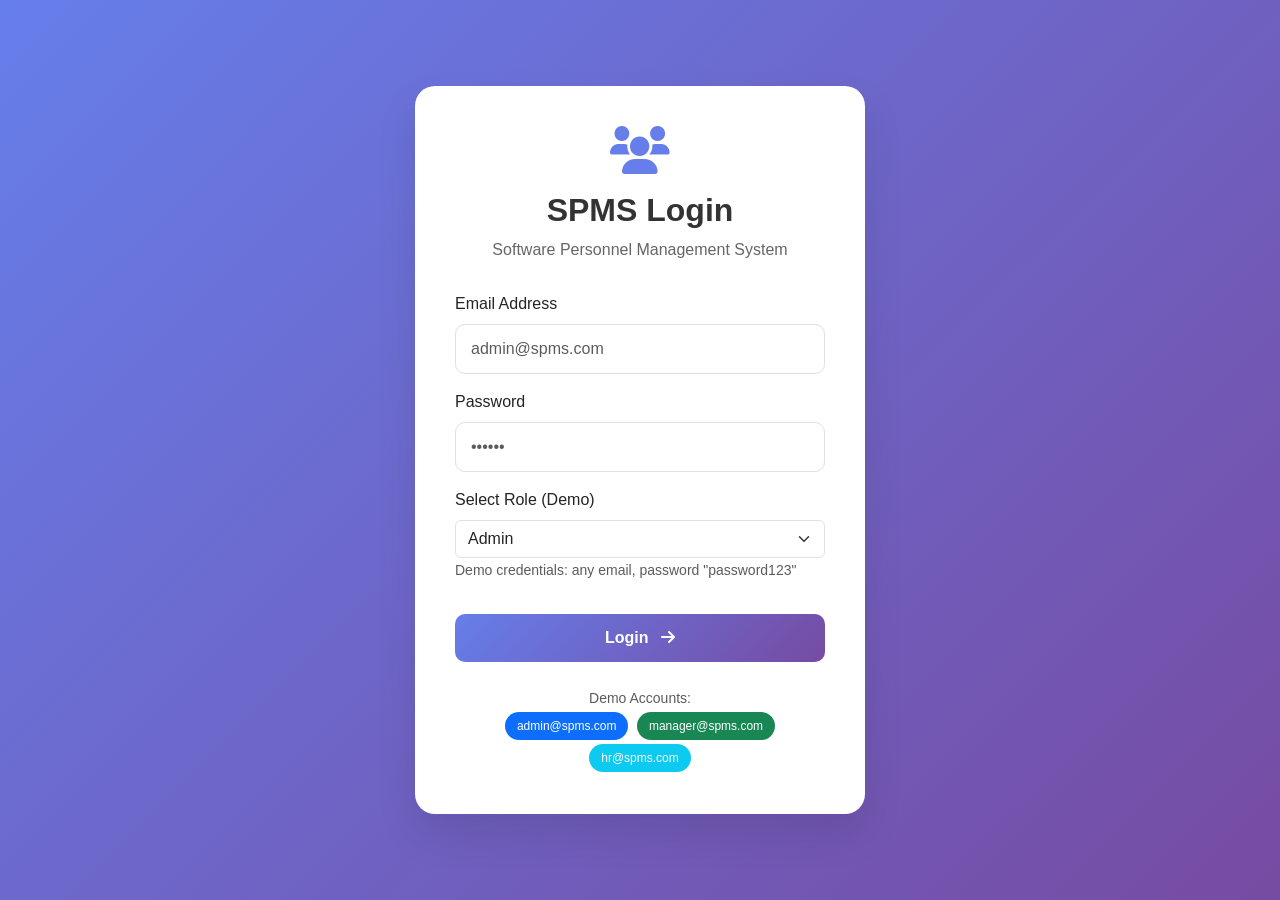
==== frontend/index.html @ d7500234 "before running the code" ====
<!DOCTYPE html>
<html lang="en">
<head>
    <meta charset="UTF-8">
    <meta name="viewport" content="width=device-width, initial-scale=1.0">
    <title>SPMS - Login</title>
    <link href="https://cdn.jsdelivr.net/npm/bootstrap@5.3.0-alpha1/dist/css/bootstrap.min.css" rel="stylesheet">
    <link rel="stylesheet" href="https://cdnjs.cloudflare.com/ajax/libs/font-awesome/6.0.0-beta3/css/all.min.css">
    <style>
        body {
            background: linear-gradient(135deg, #667eea 0%, #764ba2 100%);
            height: 100vh;
            display: flex;
            align-items: center;
            justify-content: center;
            font-family: 'Segoe UI', Tahoma, Geneva, Verdana, sans-serif;
        }
        .login-card {
            background: white;
            border-radius: 20px;
            box-shadow: 0 20px 40px rgba(0,0,0,0.1);
            padding: 40px;
            width: 100%;
            max-width: 450px;
            animation: fadeInUp 0.6s ease;
        }
        @keyframes fadeInUp {
            from {
                opacity: 0;
                transform: translateY(30px);
            }
            to {
                opacity: 1;
                transform: translateY(0);
            }
        }
        .login-header {
            text-align: center;
            margin-bottom: 30px;
        }
        .login-header h2 {
            color: #333;
            font-weight: 600;
        }
        .login-header p {
            color: #666;
        }
        .form-control {
            border-radius: 10px;
            padding: 12px 15px;
            border: 1px solid #e0e0e0;
        }
        .btn-login {
            background: linear-gradient(135deg, #667eea 0%, #764ba2 100%);
            border: none;
            padding: 12px;
            border-radius: 10px;
            font-weight: 600;
            width: 100%;
            color: white;
        }
        .btn-login:hover {
            transform: translateY(-2px);
            box-shadow: 0 5px 15px rgba(0,0,0,0.2);
        }
        .role-badge {
            display: inline-block;
            padding: 5px 12px;
            border-radius: 20px;
            font-size: 12px;
            margin: 2px;
        }
    </style>
</head>
<body>
    <div class="login-card">
        <div class="login-header">
            <i class="fas fa-users fa-3x" style="color: #667eea;"></i>
            <h2 class="mt-3">SPMS Login</h2>
            <p>Software Personnel Management System</p>
        </div>
        
        <div id="alertBox"></div>
        
        <form id="loginForm">
            <div class="mb-3">
                <label class="form-label">Email Address</label>
                <input type="email" class="form-control" id="email" placeholder="admin@spms.com" required>
            </div>
            <div class="mb-3">
                <label class="form-label">Password</label>
                <input type="password" class="form-control" id="password" placeholder="••••••" required>
            </div>
            <div class="mb-3">
                <label class="form-label">Select Role (Demo)</label>
                <select class="form-select" id="roleSelect">
                    <option value="admin">Admin</option>
                    <option value="manager">Manager</option>
                    <option value="developer">Developer</option>
                    <option value="hr">HR</option>
                    <option value="employee">Employee</option>
                </select>
                <small class="text-muted">Demo credentials: any email, password "password123"</small>
            </div>
            <button type="submit" class="btn btn-login mt-3">Login <i class="fas fa-arrow-right ms-2"></i></button>
        </form>
        
        <div class="text-center mt-4">
            <small class="text-muted">Demo Accounts:</small><br>
            <span class="role-badge bg-primary text-white">admin@spms.com</span>
            <span class="role-badge bg-success text-white">manager@spms.com</span>
            <span class="role-badge bg-info text-white">hr@spms.com</span>
        </div>
    </div>

    <script>
        const API_BASE = 'http://localhost:8000/api';
        
        document.getElementById('loginForm').addEventListener('submit', async (e) => {
            e.preventDefault();
            const email = document.getElementById('email').value;
            const password = document.getElementById('password').value;
            const role = document.getElementById('roleSelect').value;
            
            try {
                const response = await fetch(`${API_BASE}/auth/login`, {
                    method: 'POST',
                    headers: { 'Content-Type': 'application/json' },
                    body: JSON.stringify({ email, password, role })
                });
                
                if (response.ok) {
                    const data = await response.json();
                    localStorage.setItem('token', data.access_token);
                    localStorage.setItem('user', JSON.stringify(data.user));
                    localStorage.setItem('role', data.user.role);
                    
                    // Redirect based on role
                    if (data.user.role === 'admin') {
                        window.location.href = 'admin-dashboard.html';
                    } else {
                        window.location.href = 'employee-dashboard.html';
                    }
                } else {
                    showAlert('Invalid credentials. Use any email with password "password123"', 'danger');
                }
            } catch (error) {
                console.error('Login error:', error);
                showAlert('Backend not running? Start FastAPI server first.', 'danger');
            }
        });
        
        function showAlert(message, type) {
            const alertBox = document.getElementById('alertBox');
            alertBox.innerHTML = `<div class="alert alert-${type} alert-dismissible fade show" role="alert">${message}<button type="button" class="btn-close" data-bs-dismiss="alert"></button></div>`;
            setTimeout(() => alertBox.innerHTML = '', 3000);
        }
    </script>
    <script src="https://cdn.jsdelivr.net/npm/bootstrap@5.3.0-alpha1/dist/js/bootstrap.bundle.min.js"></script>
</body>
</html>
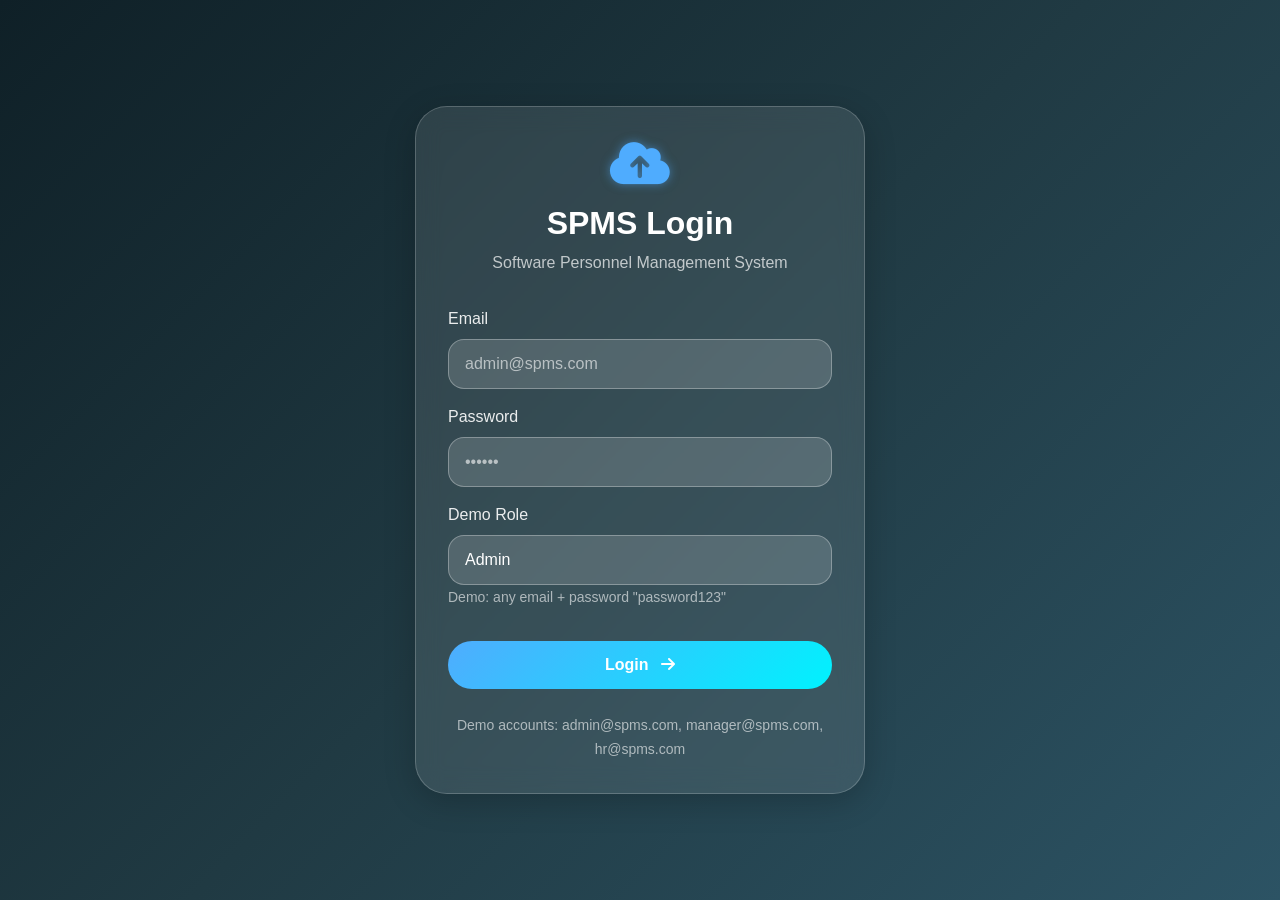
==== commit 0dd5b818: "chnage all the code css for glass theme" ====
--- a/frontend/index.html
+++ b/frontend/index.html
@@ -3,88 +3,138 @@
 <head>
     <meta charset="UTF-8">
     <meta name="viewport" content="width=device-width, initial-scale=1.0">
-    <title>SPMS - Login</title>
+    <title>SPMS Login | Glass Blue</title>
     <link href="https://cdn.jsdelivr.net/npm/bootstrap@5.3.0-alpha1/dist/css/bootstrap.min.css" rel="stylesheet">
     <link rel="stylesheet" href="https://cdnjs.cloudflare.com/ajax/libs/font-awesome/6.0.0-beta3/css/all.min.css">
     <style>
+        * {
+            margin: 0;
+            padding: 0;
+            box-sizing: border-box;
+        }
+
         body {
-            background: linear-gradient(135deg, #667eea 0%, #764ba2 100%);
-            height: 100vh;
+            min-height: 100vh;
+            background: linear-gradient(135deg, #0f2027, #203a43, #2c5364);
+            font-family: 'Segoe UI', Tahoma, Geneva, Verdana, sans-serif;
             display: flex;
             align-items: center;
             justify-content: center;
-            font-family: 'Segoe UI', Tahoma, Geneva, Verdana, sans-serif;
+            padding: 20px;
         }
-        .login-card {
-            background: white;
-            border-radius: 20px;
-            box-shadow: 0 20px 40px rgba(0,0,0,0.1);
-            padding: 40px;
+
+        /* Glassmorphism card */
+        .glass-card {
+            background: rgba(255, 255, 255, 0.1);
+            backdrop-filter: blur(12px);
+            border-radius: 32px;
+            padding: 2rem;
+            box-shadow: 0 8px 32px rgba(0, 0, 0, 0.2);
+            border: 1px solid rgba(255, 255, 255, 0.2);
             width: 100%;
             max-width: 450px;
-            animation: fadeInUp 0.6s ease;
+            transition: transform 0.3s;
         }
-        @keyframes fadeInUp {
-            from {
-                opacity: 0;
-                transform: translateY(30px);
-            }
-            to {
-                opacity: 1;
-                transform: translateY(0);
-            }
+
+        .glass-card:hover {
+            transform: translateY(-5px);
         }
+
         .login-header {
             text-align: center;
-            margin-bottom: 30px;
+            margin-bottom: 2rem;
         }
+
+        .login-header i {
+            font-size: 3rem;
+            color: #4facfe;
+            text-shadow: 0 0 10px rgba(79, 172, 254, 0.5);
+        }
+
         .login-header h2 {
-            color: #333;
+            color: white;
             font-weight: 600;
+            margin-top: 1rem;
         }
+
         .login-header p {
-            color: #666;
+            color: rgba(255, 255, 255, 0.7);
         }
-        .form-control {
-            border-radius: 10px;
-            padding: 12px 15px;
-            border: 1px solid #e0e0e0;
+
+        .form-control, .form-select {
+            background: rgba(255, 255, 255, 0.15);
+            border: 1px solid rgba(255, 255, 255, 0.3);
+            border-radius: 16px;
+            color: white;
+            padding: 12px 16px;
         }
+
+        .form-control:focus, .form-select:focus {
+            background: rgba(255, 255, 255, 0.2);
+            border-color: #4facfe;
+            box-shadow: 0 0 0 3px rgba(79, 172, 254, 0.3);
+            color: white;
+        }
+
+        .form-control::placeholder {
+            color: rgba(255, 255, 255, 0.6);
+        }
+
+        .form-label {
+            color: rgba(255, 255, 255, 0.9);
+            font-weight: 500;
+        }
+
         .btn-login {
-            background: linear-gradient(135deg, #667eea 0%, #764ba2 100%);
+            background: linear-gradient(135deg, #4facfe, #00f2fe);
             border: none;
+            border-radius: 40px;
             padding: 12px;
-            border-radius: 10px;
             font-weight: 600;
             width: 100%;
             color: white;
+            transition: all 0.3s;
         }
+
         .btn-login:hover {
             transform: translateY(-2px);
-            box-shadow: 0 5px 15px rgba(0,0,0,0.2);
+            box-shadow: 0 8px 20px rgba(79, 172, 254, 0.4);
         }
+
         .role-badge {
             display: inline-block;
-            padding: 5px 12px;
+            padding: 4px 12px;
             border-radius: 20px;
-            font-size: 12px;
+            background: rgba(255, 255, 255, 0.2);
+            color: white;
+            font-size: 0.75rem;
             margin: 2px;
+        }
+
+        .text-muted-custom {
+            color: rgba(255, 255, 255, 0.6);
+        }
+
+        .alert-glass {
+            background: rgba(255, 255, 255, 0.2);
+            backdrop-filter: blur(8px);
+            border: none;
+            color: white;
+            border-radius: 16px;
         }
     </style>
 </head>
 <body>
-    <div class="login-card">
+    <div class="glass-card">
         <div class="login-header">
-            <i class="fas fa-users fa-3x" style="color: #667eea;"></i>
-            <h2 class="mt-3">SPMS Login</h2>
+            <i class="fas fa-cloud-upload-alt"></i>
+            <h2>SPMS Login</h2>
             <p>Software Personnel Management System</p>
         </div>
-        
         <div id="alertBox"></div>
-        
         <form id="loginForm">
             <div class="mb-3">
-                <label class="form-label">Email Address</label>
+                <label class="form-label">Email</label>
                 <input type="email" class="form-control" id="email" placeholder="admin@spms.com" required>
             </div>
             <div class="mb-3">
@@ -92,7 +142,7 @@
                 <input type="password" class="form-control" id="password" placeholder="••••••" required>
             </div>
             <div class="mb-3">
-                <label class="form-label">Select Role (Demo)</label>
+                <label class="form-label">Demo Role</label>
                 <select class="form-select" id="roleSelect">
                     <option value="admin">Admin</option>
                     <option value="manager">Manager</option>
@@ -100,60 +150,45 @@
                     <option value="hr">HR</option>
                     <option value="employee">Employee</option>
                 </select>
-                <small class="text-muted">Demo credentials: any email, password "password123"</small>
+                <small class="text-muted-custom">Demo: any email + password "password123"</small>
             </div>
             <button type="submit" class="btn btn-login mt-3">Login <i class="fas fa-arrow-right ms-2"></i></button>
         </form>
-        
         <div class="text-center mt-4">
-            <small class="text-muted">Demo Accounts:</small><br>
-            <span class="role-badge bg-primary text-white">admin@spms.com</span>
-            <span class="role-badge bg-success text-white">manager@spms.com</span>
-            <span class="role-badge bg-info text-white">hr@spms.com</span>
+            <small class="text-muted-custom">Demo accounts: admin@spms.com, manager@spms.com, hr@spms.com</small>
         </div>
     </div>
 
     <script>
         const API_BASE = 'http://localhost:8000/api';
-        
         document.getElementById('loginForm').addEventListener('submit', async (e) => {
             e.preventDefault();
             const email = document.getElementById('email').value;
             const password = document.getElementById('password').value;
             const role = document.getElementById('roleSelect').value;
-            
             try {
-                const response = await fetch(`${API_BASE}/auth/login`, {
+                const res = await fetch(`${API_BASE}/auth/login`, {
                     method: 'POST',
                     headers: { 'Content-Type': 'application/json' },
                     body: JSON.stringify({ email, password, role })
                 });
-                
-                if (response.ok) {
-                    const data = await response.json();
+                if (res.ok) {
+                    const data = await res.json();
                     localStorage.setItem('token', data.access_token);
                     localStorage.setItem('user', JSON.stringify(data.user));
                     localStorage.setItem('role', data.user.role);
-                    
-                    // Redirect based on role
-                    if (data.user.role === 'admin') {
-                        window.location.href = 'admin-dashboard.html';
-                    } else {
-                        window.location.href = 'employee-dashboard.html';
-                    }
+                    window.location.href = data.user.role === 'admin' ? 'admin-dashboard.html' : 'employee-dashboard.html';
                 } else {
-                    showAlert('Invalid credentials. Use any email with password "password123"', 'danger');
+                    showAlert('Invalid credentials. Use password: password123', 'danger');
                 }
-            } catch (error) {
-                console.error('Login error:', error);
-                showAlert('Backend not running? Start FastAPI server first.', 'danger');
+            } catch (err) {
+                showAlert('Backend not running? Start FastAPI server on port 8000', 'danger');
             }
         });
-        
-        function showAlert(message, type) {
-            const alertBox = document.getElementById('alertBox');
-            alertBox.innerHTML = `<div class="alert alert-${type} alert-dismissible fade show" role="alert">${message}<button type="button" class="btn-close" data-bs-dismiss="alert"></button></div>`;
-            setTimeout(() => alertBox.innerHTML = '', 3000);
+        function showAlert(msg, type) {
+            const box = document.getElementById('alertBox');
+            box.innerHTML = `<div class="alert alert-glass alert-dismissible fade show" role="alert">${msg}<button type="button" class="btn-close" data-bs-dismiss="alert"></button></div>`;
+            setTimeout(() => box.innerHTML = '', 3000);
         }
     </script>
     <script src="https://cdn.jsdelivr.net/npm/bootstrap@5.3.0-alpha1/dist/js/bootstrap.bundle.min.js"></script>
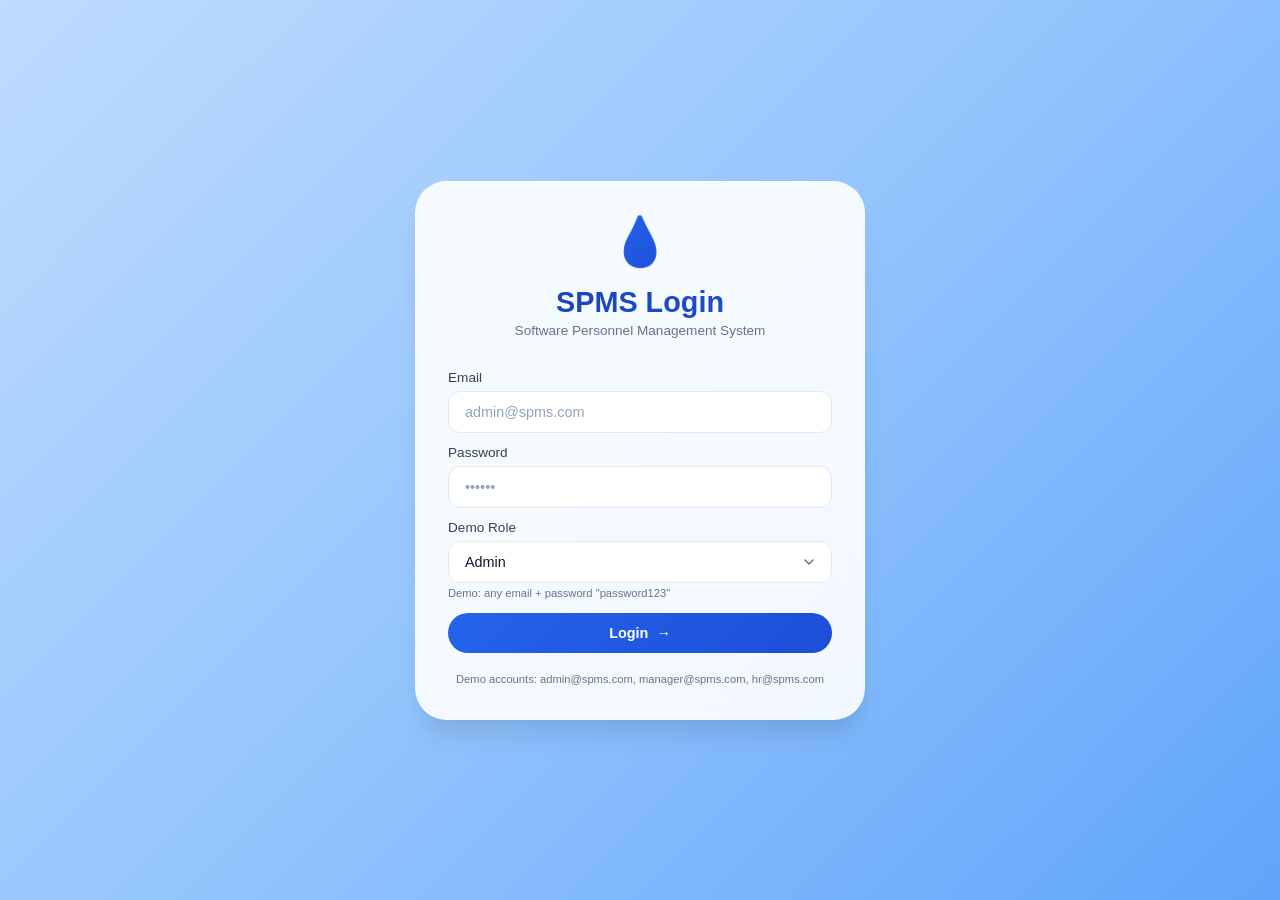
==== commit 289c475e: "update css" ====
--- a/frontend/index.html
+++ b/frontend/index.html
@@ -3,9 +3,7 @@
 <head>
     <meta charset="UTF-8">
     <meta name="viewport" content="width=device-width, initial-scale=1.0">
-    <title>SPMS Login | Glass Blue</title>
-    <link href="https://cdn.jsdelivr.net/npm/bootstrap@5.3.0-alpha1/dist/css/bootstrap.min.css" rel="stylesheet">
-    <link rel="stylesheet" href="https://cdnjs.cloudflare.com/ajax/libs/font-awesome/6.0.0-beta3/css/all.min.css">
+    <title>SPMS Login | Blue Glass Theme</title>
     <style>
         * {
             margin: 0;
@@ -15,29 +13,30 @@
 
         body {
             min-height: 100vh;
-            background: linear-gradient(135deg, #0f2027, #203a43, #2c5364);
-            font-family: 'Segoe UI', Tahoma, Geneva, Verdana, sans-serif;
+            background: linear-gradient(135deg, #bfdbfe, #93c5fd, #60a5fa);
+            font-family: 'Inter', -apple-system, BlinkMacSystemFont, 'Segoe UI', Roboto, sans-serif;
             display: flex;
             align-items: center;
             justify-content: center;
             padding: 20px;
         }
 
-        /* Glassmorphism card */
+        /* Modern Glass Card */
         .glass-card {
-            background: rgba(255, 255, 255, 0.1);
+            background: rgba(255, 255, 255, 0.9);
             backdrop-filter: blur(12px);
             border-radius: 32px;
             padding: 2rem;
-            box-shadow: 0 8px 32px rgba(0, 0, 0, 0.2);
-            border: 1px solid rgba(255, 255, 255, 0.2);
+            box-shadow: 0 20px 25px -5px rgba(0, 0, 0, 0.1), 0 10px 10px -5px rgba(0, 0, 0, 0.02);
+            border: 1px solid rgba(255, 255, 255, 0.5);
             width: 100%;
             max-width: 450px;
-            transition: transform 0.3s;
+            transition: all 0.3s;
         }
 
         .glass-card:hover {
             transform: translateY(-5px);
+            box-shadow: 0 25px 30px -12px rgba(0, 0, 0, 0.15);
         }
 
         .login-header {
@@ -45,48 +44,64 @@
             margin-bottom: 2rem;
         }
 
-        .login-header i {
+        .login-header span {
             font-size: 3rem;
-            color: #4facfe;
-            text-shadow: 0 0 10px rgba(79, 172, 254, 0.5);
+            display: inline-block;
+            background: linear-gradient(135deg, #2563eb, #1d4ed8);
+            -webkit-background-clip: text;
+            background-clip: text;
+            color: transparent;
         }
 
         .login-header h2 {
-            color: white;
-            font-weight: 600;
+            background: linear-gradient(135deg, #1e40af, #1d4ed8);
+            -webkit-background-clip: text;
+            background-clip: text;
+            color: transparent;
+            font-weight: 700;
             margin-top: 1rem;
+            font-size: 1.8rem;
         }
 
         .login-header p {
-            color: rgba(255, 255, 255, 0.7);
-        }
-
+            color: #64748b;
+            font-size: 0.85rem;
+            margin-top: 4px;
+        }
+
+        /* Form Controls */
         .form-control, .form-select {
-            background: rgba(255, 255, 255, 0.15);
-            border: 1px solid rgba(255, 255, 255, 0.3);
-            border-radius: 16px;
-            color: white;
+            background: white;
+            border: 1px solid #e2e8f0;
+            border-radius: 12px;
+            color: #0f172a;
             padding: 12px 16px;
+            transition: all 0.3s;
+            width: 100%;
+            font-size: 0.9rem;
         }
 
         .form-control:focus, .form-select:focus {
-            background: rgba(255, 255, 255, 0.2);
-            border-color: #4facfe;
-            box-shadow: 0 0 0 3px rgba(79, 172, 254, 0.3);
-            color: white;
+            outline: none;
+            border-color: #3b82f6;
+            box-shadow: 0 0 0 3px rgba(59, 130, 246, 0.1);
         }
 
         .form-control::placeholder {
-            color: rgba(255, 255, 255, 0.6);
+            color: #94a3b8;
         }
 
         .form-label {
-            color: rgba(255, 255, 255, 0.9);
+            color: #334155;
             font-weight: 500;
-        }
-
+            margin-bottom: 6px;
+            display: block;
+            font-size: 0.85rem;
+        }
+
+        /* Button */
         .btn-login {
-            background: linear-gradient(135deg, #4facfe, #00f2fe);
+            background: linear-gradient(135deg, #2563eb, #1d4ed8);
             border: none;
             border-radius: 40px;
             padding: 12px;
@@ -94,40 +109,99 @@
             width: 100%;
             color: white;
             transition: all 0.3s;
+            cursor: pointer;
+            font-size: 0.9rem;
+            display: flex;
+            align-items: center;
+            justify-content: center;
+            gap: 8px;
         }
 
         .btn-login:hover {
             transform: translateY(-2px);
-            box-shadow: 0 8px 20px rgba(79, 172, 254, 0.4);
-        }
-
-        .role-badge {
-            display: inline-block;
-            padding: 4px 12px;
-            border-radius: 20px;
-            background: rgba(255, 255, 255, 0.2);
-            color: white;
-            font-size: 0.75rem;
-            margin: 2px;
-        }
-
+            box-shadow: 0 10px 15px -3px rgba(37, 99, 235, 0.3);
+        }
+
+        /* Text Utilities */
         .text-muted-custom {
-            color: rgba(255, 255, 255, 0.6);
-        }
-
+            color: #64748b;
+            font-size: 0.7rem;
+        }
+
+        .text-center {
+            text-align: center;
+        }
+
+        .mt-3 {
+            margin-top: 12px;
+        }
+
+        .mt-4 {
+            margin-top: 16px;
+        }
+
+        .mb-3 {
+            margin-bottom: 12px;
+        }
+
+        .me-2 {
+            margin-right: 8px;
+        }
+
+        .ms-2 {
+            margin-left: 8px;
+        }
+
+        /* Alert */
         .alert-glass {
-            background: rgba(255, 255, 255, 0.2);
-            backdrop-filter: blur(8px);
+            background: #fef2f2;
+            border: 1px solid #fecaca;
+            border-radius: 12px;
+            padding: 12px;
+            margin-bottom: 16px;
+            color: #dc2626;
+            font-size: 0.85rem;
+            display: flex;
+            align-items: center;
+            justify-content: space-between;
+        }
+
+        .alert-glass .btn-close {
+            background: none;
             border: none;
-            color: white;
-            border-radius: 16px;
+            font-size: 1.2rem;
+            cursor: pointer;
+            color: #dc2626;
+        }
+
+        /* Role select specific styling */
+        select.form-select {
+            cursor: pointer;
+            appearance: none;
+            background-image: url("data:image/svg+xml,%3Csvg xmlns='http://www.w3.org/2000/svg' fill='none' viewBox='0 0 20 20'%3E%3Cpath stroke='%236b7280' stroke-linecap='round' stroke-linejoin='round' stroke-width='1.5' d='M6 8l4 4 4-4'/%3E%3C/svg%3E");
+            background-position: right 12px center;
+            background-repeat: no-repeat;
+            background-size: 20px;
+        }
+
+        /* Responsive */
+        @media (max-width: 480px) {
+            .glass-card {
+                padding: 1.5rem;
+            }
+            .login-header h2 {
+                font-size: 1.5rem;
+            }
+            .login-header span {
+                font-size: 2.5rem;
+            }
         }
     </style>
 </head>
 <body>
     <div class="glass-card">
         <div class="login-header">
-            <i class="fas fa-cloud-upload-alt"></i>
+            <span>💧</span>
             <h2>SPMS Login</h2>
             <p>Software Personnel Management System</p>
         </div>
@@ -152,7 +226,9 @@
                 </select>
                 <small class="text-muted-custom">Demo: any email + password "password123"</small>
             </div>
-            <button type="submit" class="btn btn-login mt-3">Login <i class="fas fa-arrow-right ms-2"></i></button>
+            <button type="submit" class="btn-login mt-3">
+                Login <span>→</span>
+            </button>
         </form>
         <div class="text-center mt-4">
             <small class="text-muted-custom">Demo accounts: admin@spms.com, manager@spms.com, hr@spms.com</small>
@@ -187,10 +263,9 @@
         });
         function showAlert(msg, type) {
             const box = document.getElementById('alertBox');
-            box.innerHTML = `<div class="alert alert-glass alert-dismissible fade show" role="alert">${msg}<button type="button" class="btn-close" data-bs-dismiss="alert"></button></div>`;
+            box.innerHTML = `<div class="alert-glass alert-dismissible fade show" role="alert"><span>⚠️ ${msg}</span><button type="button" class="btn-close" data-bs-dismiss="alert">×</button></div>`;
             setTimeout(() => box.innerHTML = '', 3000);
         }
     </script>
-    <script src="https://cdn.jsdelivr.net/npm/bootstrap@5.3.0-alpha1/dist/js/bootstrap.bundle.min.js"></script>
 </body>
 </html>
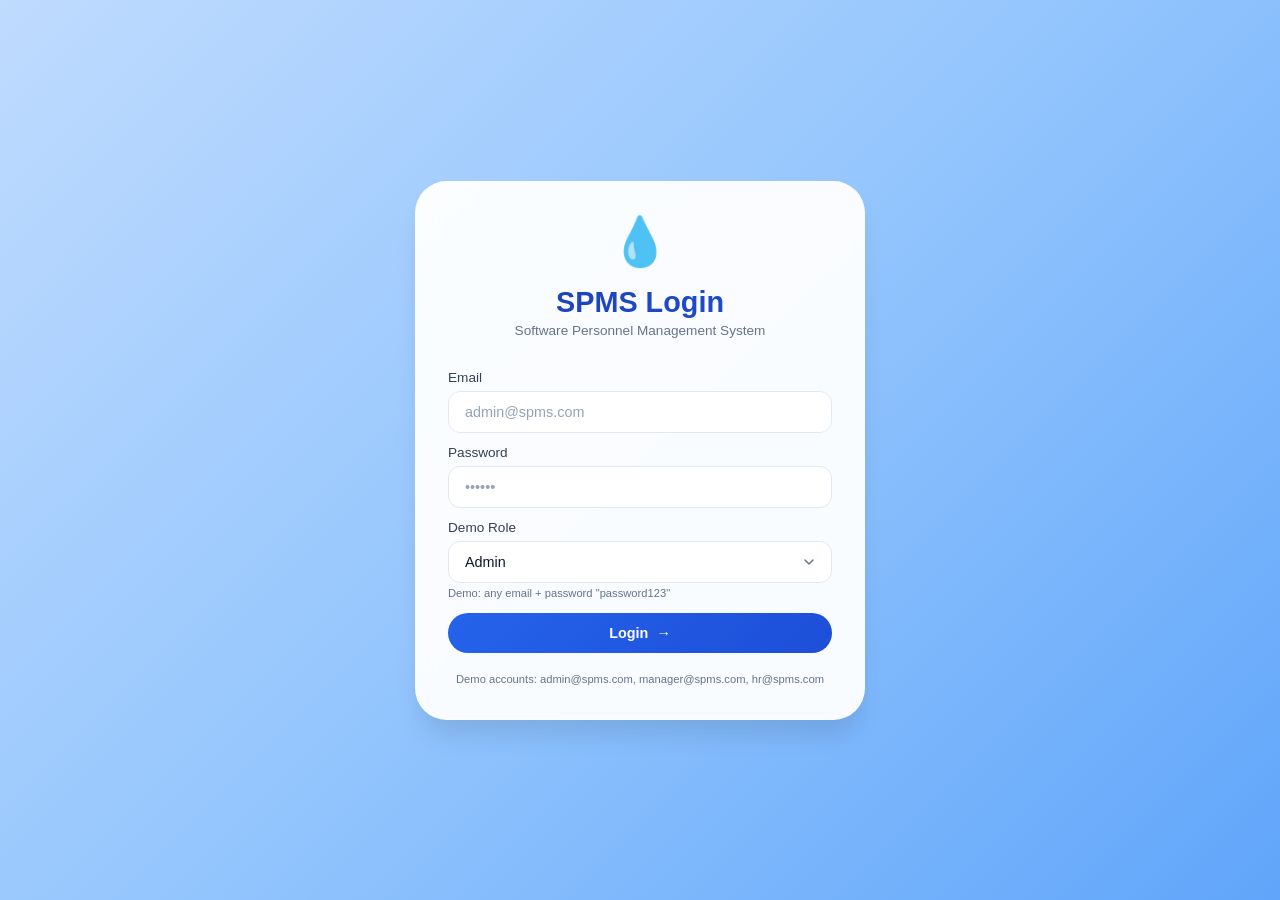
==== commit 85e47803: "fix login error" ====
--- a/frontend/index.html
+++ b/frontend/index.html
@@ -23,11 +23,11 @@
 
         /* Modern Glass Card */
         .glass-card {
-            background: rgba(255, 255, 255, 0.9);
+            background: rgba(255, 255, 255, 0.95);
             backdrop-filter: blur(12px);
             border-radius: 32px;
             padding: 2rem;
-            box-shadow: 0 20px 25px -5px rgba(0, 0, 0, 0.1), 0 10px 10px -5px rgba(0, 0, 0, 0.02);
+            box-shadow: 0 20px 25px -5px rgba(0, 0, 0, 0.1);
             border: 1px solid rgba(255, 255, 255, 0.5);
             width: 100%;
             max-width: 450px;
@@ -47,10 +47,6 @@
         .login-header span {
             font-size: 3rem;
             display: inline-block;
-            background: linear-gradient(135deg, #2563eb, #1d4ed8);
-            -webkit-background-clip: text;
-            background-clip: text;
-            color: transparent;
         }
 
         .login-header h2 {
@@ -144,14 +140,6 @@
             margin-bottom: 12px;
         }
 
-        .me-2 {
-            margin-right: 8px;
-        }
-
-        .ms-2 {
-            margin-left: 8px;
-        }
-
         /* Alert */
         .alert-glass {
             background: #fef2f2;
@@ -191,9 +179,6 @@
             }
             .login-header h2 {
                 font-size: 1.5rem;
-            }
-            .login-header span {
-                font-size: 2.5rem;
             }
         }
     </style>
@@ -242,29 +227,45 @@
             const email = document.getElementById('email').value;
             const password = document.getElementById('password').value;
             const role = document.getElementById('roleSelect').value;
+            
+            // Show loading state on button
+            const btn = document.querySelector('.btn-login');
+            const originalText = btn.innerHTML;
+            btn.innerHTML = '⏳ Loading...';
+            btn.disabled = true;
+            
             try {
                 const res = await fetch(`${API_BASE}/auth/login`, {
                     method: 'POST',
                     headers: { 'Content-Type': 'application/json' },
                     body: JSON.stringify({ email, password, role })
                 });
+                
                 if (res.ok) {
                     const data = await res.json();
                     localStorage.setItem('token', data.access_token);
                     localStorage.setItem('user', JSON.stringify(data.user));
                     localStorage.setItem('role', data.user.role);
-                    window.location.href = data.user.role === 'admin' ? 'admin-dashboard.html' : 'employee-dashboard.html';
+                    // Redirect to dashboard.html (main shell)
+                    window.location.href = 'dashboard.html';
                 } else {
                     showAlert('Invalid credentials. Use password: password123', 'danger');
+                    btn.innerHTML = originalText;
+                    btn.disabled = false;
                 }
             } catch (err) {
                 showAlert('Backend not running? Start FastAPI server on port 8000', 'danger');
+                btn.innerHTML = originalText;
+                btn.disabled = false;
             }
         });
+        
         function showAlert(msg, type) {
             const box = document.getElementById('alertBox');
-            box.innerHTML = `<div class="alert-glass alert-dismissible fade show" role="alert"><span>⚠️ ${msg}</span><button type="button" class="btn-close" data-bs-dismiss="alert">×</button></div>`;
-            setTimeout(() => box.innerHTML = '', 3000);
+            box.innerHTML = `<div class="alert-glass alert-dismissible fade show" role="alert"><span>⚠️ ${msg}</span><button type="button" class="btn-close" onclick="this.parentElement.remove()">×</button></div>`;
+            setTimeout(() => {
+                if (box.firstChild) box.firstChild.remove();
+            }, 3000);
         }
     </script>
 </body>
